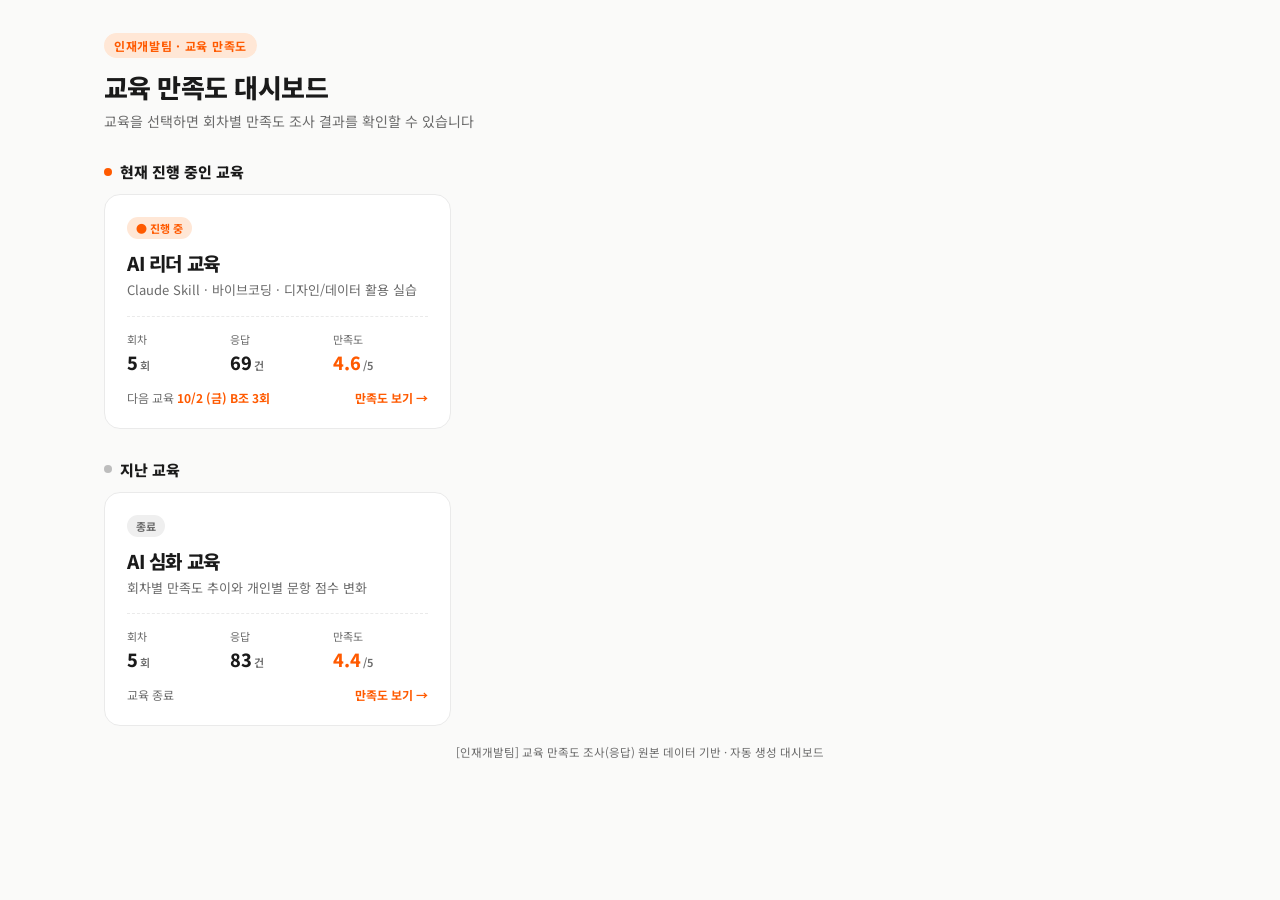
==== index.html @ 41fc0397 "Add course selection landing page and per-course satisfaction dashboards Co-Authored-By: Claude Sonn" ====
<!DOCTYPE html>
<html lang="ko">
<head>
<meta charset="UTF-8">
<meta name="viewport" content="width=device-width, initial-scale=1">
<title>교육 만족도 대시보드</title>
<link rel="stylesheet" href="https://fonts.googleapis.com/css2?family=Noto+Sans+KR:wght@400;500;700;800&display=swap">
<link rel="stylesheet" href="styles.css">
</head>
<body>
<div class="wrap" id="app"></div>

<script src="vendor/chart.umd.min.js"></script>
<script src="data/courses.js"></script>
<script src="data/leader.js"></script>
<script src="data/advanced.js"></script>
<script src="app.js"></script>
</body>
</html>
---- styles.css ----
:root{
    --orange:#FF5A00;
    --orange-soft:#FFE7D6;
    --ink:#1A1A1A;
    --sub:#6B6B6B;
    --line:#EAEAEA;
    --bg:#FAFAF9;
    --card:#FFFFFF;
    --good:#2E7D46;
    --bad:#D64545;
  }
  *{box-sizing:border-box;}
  body{
    margin:0; padding:0;
    background:var(--bg);
    font-family:"Noto Sans KR","Malgun Gothic",sans-serif;
    color:var(--ink);
  }
  .wrap{max-width:1120px;margin:0 auto;padding:32px 24px 64px;}
  header{margin-bottom:28px;}
  .header-top{display:flex;align-items:flex-start;justify-content:space-between;gap:16px;flex-wrap:wrap;}
  .update-box{text-align:right;flex-shrink:0;}
  .update-status{font-size:11px;color:var(--sub);margin:8px 0 0;max-width:220px;line-height:1.5;}
  @media(max-width:640px){.header-top{flex-direction:column;} .update-box{text-align:left;}}
  .eyebrow{
    display:inline-block;font-size:12px;font-weight:700;letter-spacing:.06em;
    color:var(--orange);background:var(--orange-soft);
    padding:4px 10px;border-radius:99px;margin-bottom:10px;
  }
  h1{font-size:26px;margin:0 0 6px;font-weight:800;letter-spacing:-.02em;}
  .desc{color:var(--sub);font-size:14px;margin:0;}

  .kpi-row{
    display:grid;grid-template-columns:repeat(4,1fr);gap:12px;margin:24px 0 32px;
  }
  .kpi{
    background:var(--card);border:1px solid var(--line);border-radius:14px;
    padding:16px 18px;
  }
  .kpi .label{font-size:12px;color:var(--sub);margin-bottom:6px;}
  .kpi .value{font-size:24px;font-weight:800;color:var(--ink);}
  .kpi .value span{font-size:13px;font-weight:600;color:var(--sub);margin-left:2px;}
  .kpi .value.orange{color:var(--orange);}
  .kpi .sub{font-size:11px;color:var(--sub);margin-top:4px;}

  .card{
    background:var(--card);border:1px solid var(--line);border-radius:16px;
    padding:22px 22px 12px;margin-bottom:22px;
  }
  .card h2{font-size:16px;margin:0 0 2px;font-weight:800;}
  .card .cap{font-size:12.5px;color:var(--sub);margin:0 0 14px;}
  .chart-box{position:relative;height:300px;}

  .two-col{display:grid;grid-template-columns:1.4fr 1fr;gap:22px;}
  @media(max-width:860px){.two-col{grid-template-columns:1fr;} .kpi-row{grid-template-columns:repeat(2,1fr);}}

  .legend-note{font-size:11.5px;color:var(--sub);margin-top:8px;line-height:1.6;}

  select{
    font-family:inherit;font-size:13.5px;padding:8px 12px;border-radius:10px;
    border:1px solid var(--line);background:#fff;color:var(--ink);font-weight:600;
    outline:none;cursor:pointer;
  }
  select:focus{border-color:var(--orange);}

  .person-header{display:flex;align-items:center;justify-content:space-between;flex-wrap:wrap;gap:10px;margin-bottom:14px;}
  .person-stats{display:flex;gap:16px;flex-wrap:wrap;}
  .pstat{font-size:12px;color:var(--sub);}
  .pstat b{color:var(--ink);font-size:14px;display:block;}

  table{width:100%;border-collapse:collapse;font-size:12.8px;margin-top:6px;}
  th,td{padding:9px 8px;text-align:center;border-bottom:1px solid var(--line);}
  th{color:var(--sub);font-weight:700;font-size:11.5px;}
  td.name{text-align:left;font-weight:700;}
  .trend-up{color:var(--good);font-weight:700;}
  .trend-down{color:var(--bad);font-weight:700;}
  .trend-flat{color:var(--sub);font-weight:700;}
  tr:hover{background:#FAFAFA;}

  .badge{
    display:inline-block;font-size:10.5px;font-weight:700;padding:2px 7px;border-radius:6px;
    background:#F4F4F4;color:var(--sub);
  }
  footer{text-align:center;color:var(--sub);font-size:11.5px;margin-top:18px;}

  .qgrid{display:grid;grid-template-columns:1fr;gap:14px;}
  .qcard{background:#FAFAF9;border:1px solid var(--line);border-radius:12px;padding:14px 16px 10px;}
  .qcard h3{font-size:13px;margin:0 0 8px;font-weight:700;color:var(--ink);line-height:1.4;}
  .qcard .qchart-box{position:relative;height:200px;}

  .rank-grid{display:grid;grid-template-columns:1fr 1fr;gap:22px;}
  @media(max-width:760px){.rank-grid{grid-template-columns:1fr;}}
  .rank-col h3{font-size:14px;margin:0 0 10px;font-weight:800;}
  .rank-col.top h3{color:var(--good);}
  .rank-col.bottom h3{color:var(--bad);}
  .rank-col table{font-size:12px;}
  .rank-col th, .rank-col td{padding:7px 6px;}

  .insight-grid{display:grid;grid-template-columns:1fr 1fr;gap:22px;}
  @media(max-width:760px){.insight-grid{grid-template-columns:1fr;}}
  .insight-col h3{font-size:14px;margin:0 0 10px;display:flex;align-items:center;gap:6px;font-weight:800;}
  .insight-col.good h3{color:var(--good);}
  .insight-col.bad h3{color:var(--bad);}
  .insight-list{margin:0;padding-left:18px;font-size:13px;line-height:1.75;color:var(--ink);}
  .insight-list li{margin-bottom:7px;}

  .scroll-list{max-height:340px;overflow-y:auto;padding-right:6px;}
  .scroll-list li{border-bottom:1px dashed var(--line);padding-bottom:7px;}
  .scroll-list li:last-child{border-bottom:none;}
  .scroll-list .who{font-weight:700;color:var(--ink);}
  .opinion-count{font-size:11px;font-weight:600;color:var(--sub);}
  .opinion-empty{color:var(--sub);font-size:12.5px;}

  .ai-summary{background:linear-gradient(135deg,#FFF7F0,#FFFFFF);border:1px solid var(--orange-soft);}
  .ai-summary-header{display:flex;align-items:center;justify-content:space-between;flex-wrap:wrap;gap:10px;margin-bottom:14px;}
  .ai-tag{display:inline-flex;align-items:center;gap:6px;font-size:11.5px;font-weight:800;color:var(--orange);background:#fff;border:1px solid var(--orange-soft);padding:4px 11px;border-radius:99px;margin:0;}
  .analyze-btn{
    font-family:inherit;font-size:12.5px;font-weight:700;color:#fff;background:var(--orange);
    border:none;border-radius:10px;padding:8px 14px;cursor:pointer;transition:opacity .15s;
  }
  .analyze-btn:hover{opacity:.9;}
  .analyze-btn:disabled{opacity:.6;cursor:default;}
  .ai-block{margin-bottom:18px;}
  .ai-block:last-child{margin-bottom:6px;}
  .ai-block h3{font-size:13.5px;margin:0 0 7px;font-weight:800;}
  .ai-block p, .ai-block ul{font-size:13px;line-height:1.75;color:var(--ink);margin:0;}
  .ai-block ul{padding-left:18px;}
  .ai-block li{margin-bottom:6px;}
  .ai-note{font-size:11px;color:var(--sub);margin-top:16px;padding-top:12px;border-top:1px dashed var(--line);}

/* ---- 교육 목록(랜딩) & 공통 추가 스타일 ---- */
  .section-title{font-size:15px;font-weight:800;margin:30px 0 12px;display:flex;align-items:center;gap:8px;}
  .section-title .dot{width:8px;height:8px;border-radius:50%;background:var(--orange);display:inline-block;}
  .section-title.muted .dot{background:#BDBDBD;}
  .course-grid{display:grid;grid-template-columns:repeat(auto-fill,minmax(300px,1fr));gap:16px;}
  .course-card{
    background:var(--card);border:1px solid var(--line);border-radius:16px;padding:22px;
    text-align:left;font-family:inherit;color:inherit;cursor:pointer;display:block;width:100%;
    transition:border-color .15s, box-shadow .15s, transform .15s;
  }
  .course-card:hover,.course-card:focus-visible{border-color:var(--orange);box-shadow:0 6px 20px rgba(255,90,0,.10);transform:translateY(-2px);outline:none;}
  .course-card .pill{display:inline-block;font-size:11px;font-weight:700;padding:3px 9px;border-radius:99px;margin-bottom:10px;}
  .pill.active{color:var(--orange);background:var(--orange-soft);}
  .pill.ended{color:var(--sub);background:#EFEFEF;}
  .course-card h3{font-size:19px;font-weight:800;margin:0 0 4px;letter-spacing:-.02em;}
  .course-card .tag{font-size:13px;color:var(--sub);margin:0 0 16px;line-height:1.5;}
  .course-meta{display:grid;grid-template-columns:repeat(3,1fr);gap:8px;border-top:1px dashed var(--line);padding-top:14px;}
  .course-meta .m-label{font-size:11px;color:var(--sub);}
  .course-meta .m-val{font-size:18px;font-weight:800;margin-top:2px;}
  .course-meta .m-val.orange{color:var(--orange);}
  .course-meta .m-val small{font-size:11px;font-weight:600;color:var(--sub);margin-left:2px;}
  .course-foot{margin-top:14px;font-size:12px;color:var(--sub);display:flex;justify-content:space-between;align-items:center;gap:8px;flex-wrap:wrap;}
  .course-foot b{color:var(--orange);font-weight:700;}
  .back-btn{background:none;border:none;color:var(--sub);font-family:inherit;font-size:13px;cursor:pointer;padding:0;margin-bottom:14px;}
  .back-btn:hover{color:var(--orange);}
  .next-badge{display:inline-block;font-size:12px;font-weight:700;color:var(--orange);background:var(--orange-soft);padding:3px 10px;border-radius:99px;margin-top:8px;}
  .filter-row{display:flex;gap:8px;flex-wrap:wrap;margin:0 0 4px;}
  .chip{font-family:inherit;font-size:12.5px;font-weight:700;padding:6px 14px;border-radius:99px;border:1px solid var(--line);background:#fff;color:var(--sub);cursor:pointer;}
  .chip.on{background:var(--orange);border-color:var(--orange);color:#fff;}
  .empty-note{font-size:13px;color:var(--sub);padding:18px 0;}
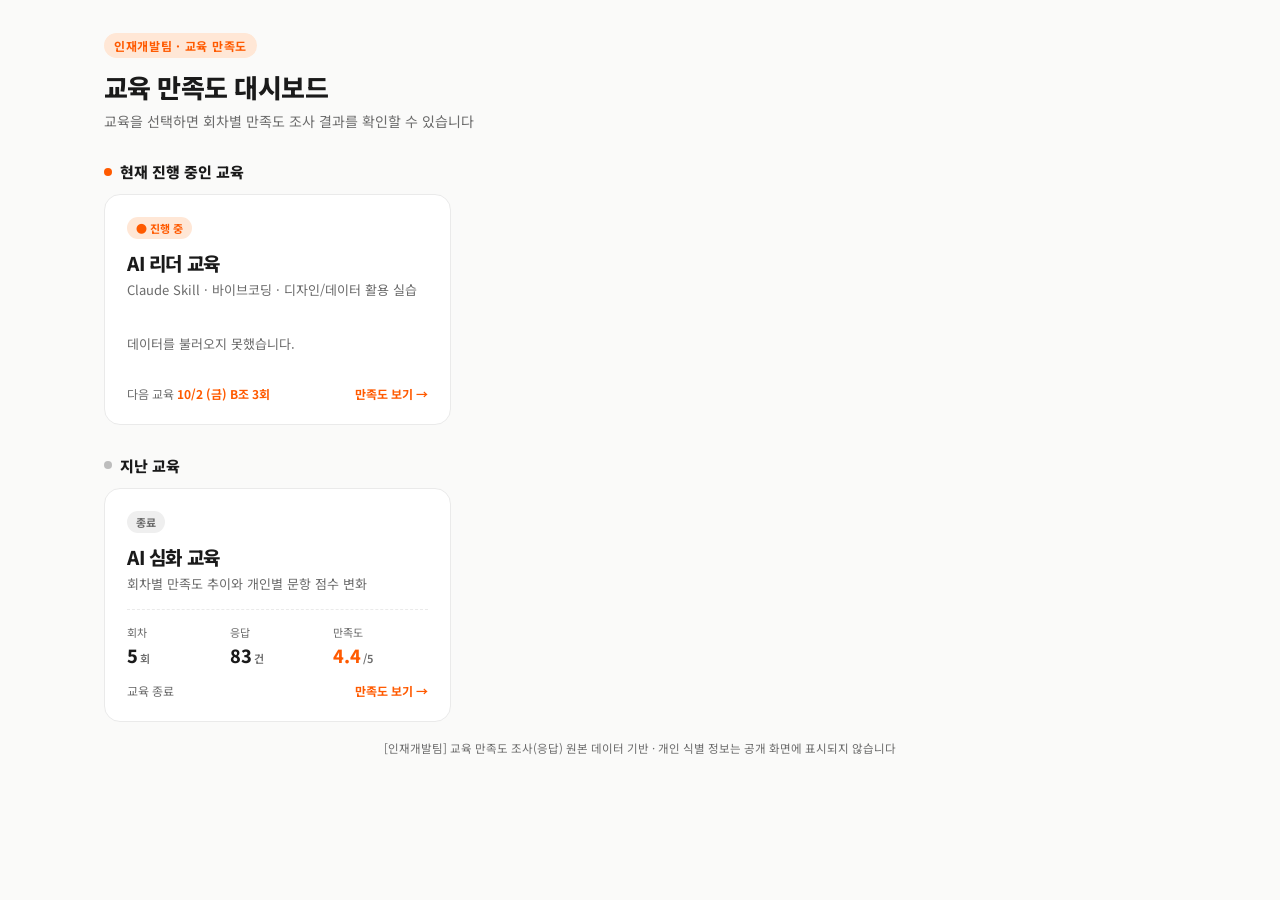
==== commit 10d7a008: "Show latest data on load, put summary first, remove personal data from public repo - Fetch live data" ====
--- a/index.html
+++ b/index.html
@@ -12,7 +12,6 @@
 
 <script src="vendor/chart.umd.min.js"></script>
 <script src="data/courses.js"></script>
-<script src="data/leader.js"></script>
 <script src="data/advanced.js"></script>
 <script src="app.js"></script>
 </body>
--- a/styles.css
+++ b/styles.css
@@ -158,3 +158,18 @@
   .chip{font-family:inherit;font-size:12.5px;font-weight:700;padding:6px 14px;border-radius:99px;border:1px solid var(--line);background:#fff;color:var(--sub);cursor:pointer;}
   .chip.on{background:var(--orange);border-color:var(--orange);color:#fff;}
   .empty-note{font-size:13px;color:var(--sub);padding:18px 0;}
+
+/* ---- 관리자 / 주제 분석 ---- */
+  .admin-banner{background:#FFF7E6;border:1px solid #FFE0A3;color:#8A5A00;border-radius:12px;padding:10px 14px;font-size:12.5px;margin-bottom:16px;display:flex;justify-content:space-between;align-items:center;gap:10px;flex-wrap:wrap;}
+  .text-input{width:100%;font-family:inherit;font-size:14px;padding:10px 12px;border:1px solid var(--line);border-radius:10px;outline:none;}
+  .text-input:focus{border-color:var(--orange);}
+  .select-row{display:flex;gap:8px;flex-wrap:wrap;}
+  .topic-list{display:flex;flex-direction:column;gap:6px;}
+  .topic-row{display:grid;grid-template-columns:minmax(110px,1.2fr) 2fr 28px;align-items:center;gap:10px;background:none;border:none;font-family:inherit;font-size:12.5px;text-align:left;padding:5px 6px;border-radius:8px;cursor:pointer;color:var(--ink);}
+  .topic-row:hover{background:#F6F6F4;}
+  .topic-bar{display:block;height:8px;background:#F0F0EE;border-radius:99px;overflow:hidden;}
+  .topic-bar i{display:block;height:100%;border-radius:99px;}
+  .topic-row.good .topic-bar i{background:var(--good);}
+  .topic-row.bad .topic-bar i{background:var(--orange);}
+  .topic-n{font-weight:800;text-align:right;}
+  .sess{color:var(--sub);}
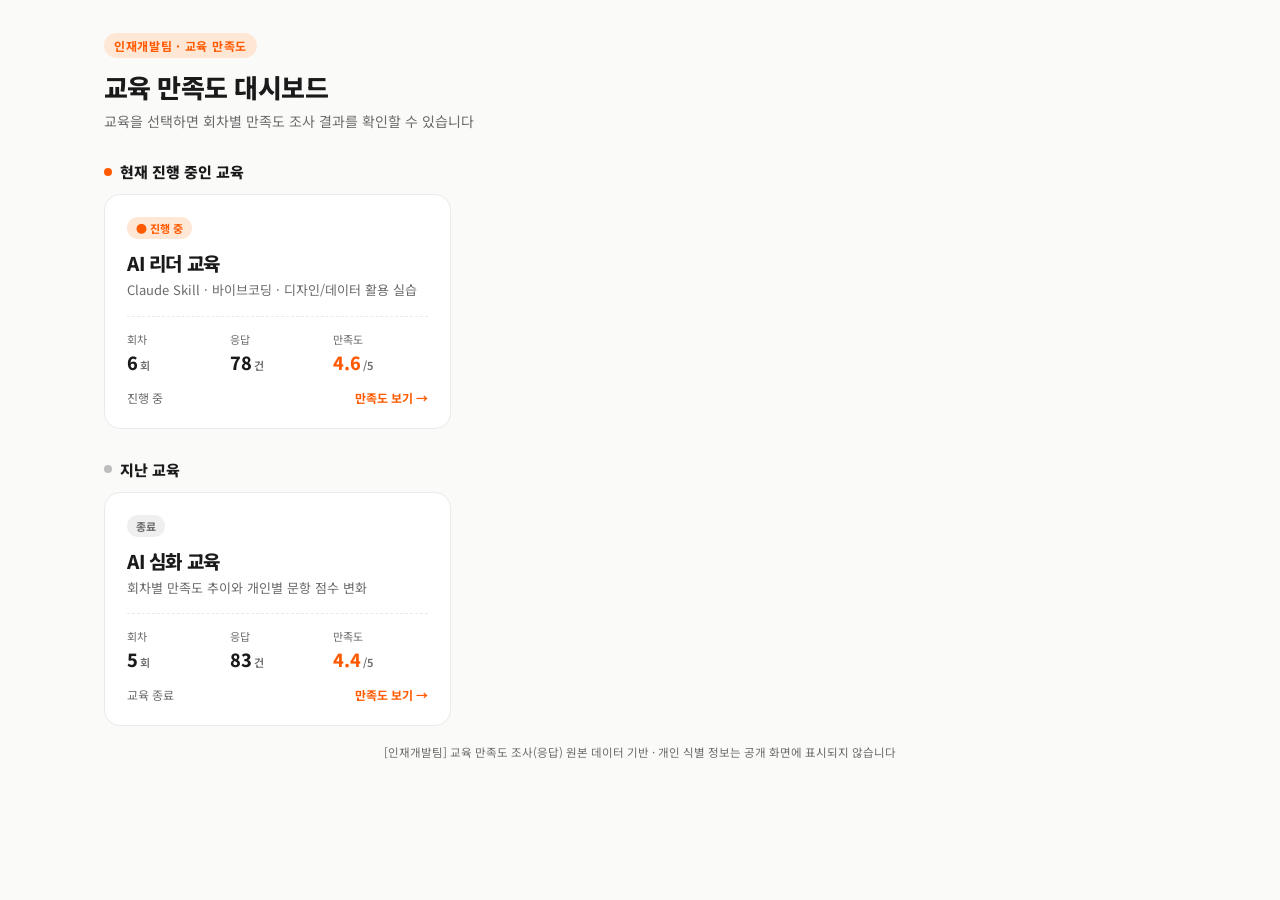
==== commit 16a5c888: "Switch leader course to anonymized snapshot (through 10/2) with static summary Co-Authored-By: Claud" ====
--- a/index.html
+++ b/index.html
@@ -12,6 +12,7 @@
 
 <script src="vendor/chart.umd.min.js"></script>
 <script src="data/courses.js"></script>
+<script src="data/leader.js"></script>
 <script src="data/advanced.js"></script>
 <script src="app.js"></script>
 </body>
